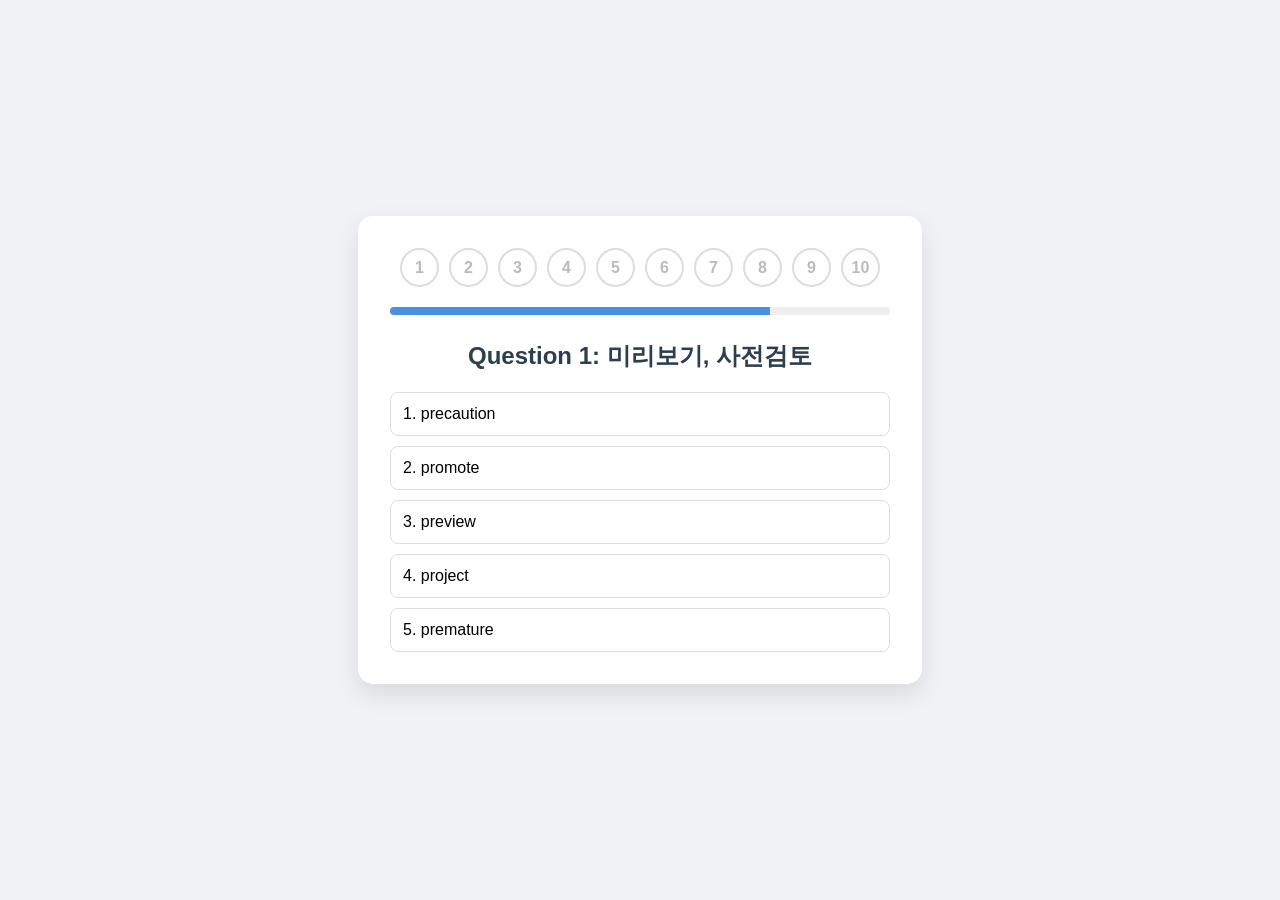
==== day-01.html @ 8ff4b546 "Initial Commit" ====
<!DOCTYPE html>
<html lang="en">
<head>
    <meta charset="UTF-8">
    <meta name="viewport" content="width=device-width, initial-scale=1.0">
    <title>Day 01 - pro-, pre-, fore-, post-, in-</title>
    <style>
        :root {
            --primary: #4a90e2;
            --success: #2ecc71;
            --danger: #e74c3c;
            --text: #2c3e50;
        }

        body { font-family: 'Segoe UI', Tahoma, Geneva, Verdana, sans-serif; background-color: #f0f2f5; display: flex; justify-content: center; align-items: center; min-height: 100vh; margin: 0; }
        .quiz-container { background: white; width: 90%; max-width: 500px; padding: 2rem; border-radius: 15px; box-shadow: 0 10px 25px rgba(0,0,0,0.1); text-align: center; }
        
        /* O/X Score Tracker */
        .score-tracker { display: flex; justify-content: center; gap: 10px; margin-bottom: 20px; }
        .indicator { width: 35px; height: 35px; border: 2px solid #ddd; border-radius: 50%; display: flex; align-items: center; justify-content: center; font-weight: bold; color: #bbb; transition: all 0.3s ease; }
        .indicator.correct { background: var(--success); color: white; border-color: var(--success); }
        .indicator.incorrect { background: var(--danger); color: white; border-color: var(--danger); }

        /* Timer Bar */
        .timer-bg { width: 100%; height: 8px; background: #eee; border-radius: 4px; margin-bottom: 25px; overflow: hidden; }
        #timer-fill { width: 100%; height: 100%; background: var(--primary); transition: width 0.1s linear; }

        .question-box h2 { font-size: 1.5rem; color: var(--text); margin-bottom: 20px; }
        
        .answer-list { display: grid; gap: 10px; }
        .answer-btn { padding: 12px; border: 1px solid #ddd; border-radius: 8px; background: white; cursor: pointer; font-size: 1rem; text-align: left; transition: 0.2s; }
        .answer-btn:hover { background-color: #f8f9fa; border-color: var(--primary); }

        #result-screen { display: none; }
        .hidden { display: none; }
    </style>
</head>
<body>

<div class="quiz-container">
    <div class="score-tracker" id="tracker">
        <div class="indicator" id="ind-0">1</div>
        <div class="indicator" id="ind-1">2</div>
        <div class="indicator" id="ind-2">3</div>
        <div class="indicator" id="ind-3">4</div>
        <div class="indicator" id="ind-4">5</div>
        <div class="indicator" id="ind-5">6</div>
        <div class="indicator" id="ind-6">7</div>
        <div class="indicator" id="ind-7">8</div>
        <div class="indicator" id="ind-8">9</div>
        <div class="indicator" id="ind-9">10</div>
    </div>

    <div class="timer-bg" id="timer-box">
        <div id="timer-fill"></div>
    </div>

    <div id="quiz-screen">
        <div class="question-box">
            <h2 id="question-text">Loading...</h2>
            <div class="answer-list" id="answer-options"></div>
        </div>
    </div>

    <div id="result-screen">
        <h2>Quiz Complete!</h2>
        <h1 id="final-score">0 / 5</h1>
        <button onclick="location.reload()" class="answer-btn" style="width: 100%; text-align: center; background: var(--primary); color: white; border: none;">Restart Quiz</button>
    </div>
</div>

<script>
    // 1. Separate Word Pool (20 words)
    const wordPool = [
        { q: "진보, 발전(하다)", options: ["progress", "product", "promote", "premature", "foremost"], correct: "progress" },
        { q: "제안(제시)하다, 청혼하다", options: ["progress", "product", "propose", "premature", "foremost"], correct: "propose" },
        { q: "생산(제조)하다, 농산물", options: ["progress", "product", "propose", "premature", "produce"], correct: "produce" },
        { q: "생산적인, 결실이 많은, 비옥한", options: ["productive", "product", "propose", "premature", "prospect"], correct: "productive" },
        { q: "보호하다, 막다, 지키다", options: ["productive", "product", "predict", "premature", "protect"], correct: "protect" },
        { q: "구매(하다), 구입(하다)", options: ["productive", "product", "purchase", "premature", "protect"], correct: "purchase" },
        { q: "계속(진행)하다, 나아가다", options: ["proceed", "product", "purchase", "premature", "protect"], correct: "proceed" },
        { q: "장려(촉진)하다, 승진(승격)시키다", options: ["proceed", "promote", "purchase", "premature", "protect"], correct: "promote" },
        { q: "계획(하다), 예상(추정)하다", options: ["proceed", "promote", "purchase", "project", "protect"], correct: "project" },
        { q: "예언하다(앞서 말하다), 예측하다", options: ["proceed", "promote", "purchase", "project", "predict"], correct: "predict" },
        { q: "조심, 경계, 예방책", options: ["precaution", "promote", "purchase", "project", "predict"], correct: "precaution" },
        { q: "시기상조의, 조급한, 너무이른", options: ["precaution", "promote", "purchase", "project", "premature"], correct: "premature" },
        { q: "미리보기, 사전검토", options: ["precaution", "promote", "preview", "project", "premature"], correct: "preview" },
        { q: "이마", options: ["precaution", "forward", "forehead", "project", "premature"], correct: "forehead" },
        { q: "선조, 조상", options: ["precaution", "forward", "forehead", "project", "forefather"], correct: "forefather" },
        { q: "가장 중요한, 최고의, 선두의, 맨 앞의", options: ["foremost", "forward", "forehead", "project", "forefather"], correct: "foremost" },
        { q: "예견(예지)하다", options: ["foremost", "forward", "forehead", "foresee", "forefather"], correct: "foresee" },
        { q: "연기하다, 뒤로 미루다", options: ["foremost", "forward", "forehead", "postpone", "forefather"], correct: "postpone" },
        { q: "전후(전쟁후)의", options: ["postoffice", "postwar", "forehead", "postpone", "forefather"], correct: "postwar" },
        { q: "수입, 소득", options: ["postoffice", "postwar", "forehead", "income", "forefather"], correct: "income" },
        { q: "섭취(량)", options: ["postoffice", "intake", "forehead", "income", "forefather"], correct: "intake" },
        { q: "감염, 오염", options: ["infection", "intake", "forehead", "income", "forefather"], correct: "infection" },
        { q: "통찰력", options: ["infection", "intake", "insight", "income", "forefather"], correct: "insight" },
        { q: "내재된, 고유의", options: ["infection", "intake", "insight", "income", "inherent"], correct: "inherent" },
        { q: "투자, 투자자금", options: ["infection", "intake", "investment", "income", "inherent"], correct: "investment" },
        { q: "수사(조사)하다 ", options: ["infection", "intake", "investment", "income", "investigate"], correct: "investigate" },
        { q: "설명하다, 삽화를 쓰다, 예시를 보여주다", options: ["infection", "illustrate", "investment", "income", "investigate"], correct: "illustrate" },
    ];

    let currentQuestions = [];
    let currentIdx = 0;
    let score = 0;
    let timer;
    let timeLeft = 50; // Deciseconds (50 * 100ms = 5s)

    // Function to pick 5 random items using Math.random
    function getRandomQuestions() {
        const shuffled = [...wordPool].sort(() => 0.5 - Math.random());
        return shuffled.slice(0, 10);
    }

    function initQuiz() {
        currentQuestions = getRandomQuestions();
        loadQuestion();
    }

    function loadQuestion() {
        if (currentIdx >= 10 ) return showResults();

        timeLeft = 50;
        const qData = currentQuestions[currentIdx];
        document.getElementById('question-text').innerText = `Question ${currentIdx + 1}: ${qData.q}`;
        
        const optionsBox = document.getElementById('answer-options');
        optionsBox.innerHTML = '';

        // Shuffle options for the question as well
        const shuffledOptions = [...qData.options].sort(() => 0.5 - Math.random());

        shuffledOptions.forEach((opt, i) => {
            const btn = document.createElement('button');
            btn.className = 'answer-btn';
            btn.innerText = `${i + 1}. ${opt}`;
            btn.onclick = () => handleAnswer(opt === qData.correct);
            optionsBox.appendChild(btn);
        });

        startTimer();
    }

    function startTimer() {
        clearInterval(timer);
        timer = setInterval(() => {
            timeLeft--;
            document.getElementById('timer-fill').style.width = (timeLeft * 2) + "%";
            
            if (timeLeft <= 0) {
                handleAnswer(false); // Time's up is an incorrect answer
            }
        }, 100);
    }

    function handleAnswer(isCorrect) {
        clearInterval(timer);
        const indicator = document.getElementById(`ind-${currentIdx}`);

        if (isCorrect) {
            score++;
            indicator.innerText = 'O';
            indicator.classList.add('correct');
        } else {
            indicator.innerText = 'X';
            indicator.classList.add('incorrect');
        }

        currentIdx++;
        setTimeout(loadQuestion, 500); // Brief pause before next question
    }

    function showResults() {
        document.getElementById('quiz-screen').classList.add('hidden');
        document.getElementById('timer-box').classList.add('hidden');
        document.getElementById('result-screen').style.display = 'block';
        document.getElementById('final-score').innerText = `${score} / 10`;
    }

    initQuiz();
</script>

</body>
</html>
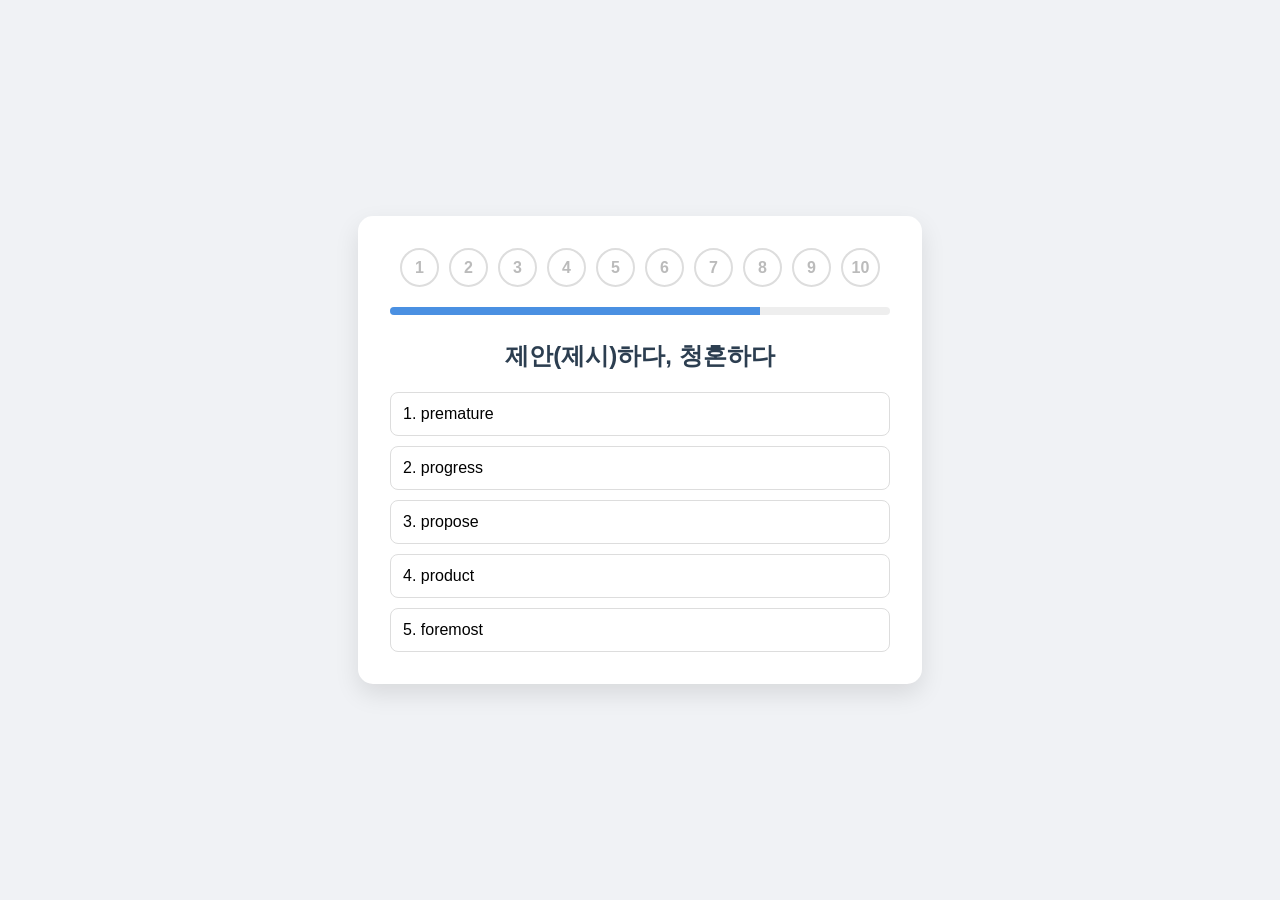
==== commit 6913d926: "Remove Question Text" ====
--- a/day-01.html
+++ b/day-01.html
@@ -123,7 +123,7 @@
 
         timeLeft = 50;
         const qData = currentQuestions[currentIdx];
-        document.getElementById('question-text').innerText = `Question ${currentIdx + 1}: ${qData.q}`;
+        document.getElementById('question-text').innerText = `${qData.q}`;
         
         const optionsBox = document.getElementById('answer-options');
         optionsBox.innerHTML = '';
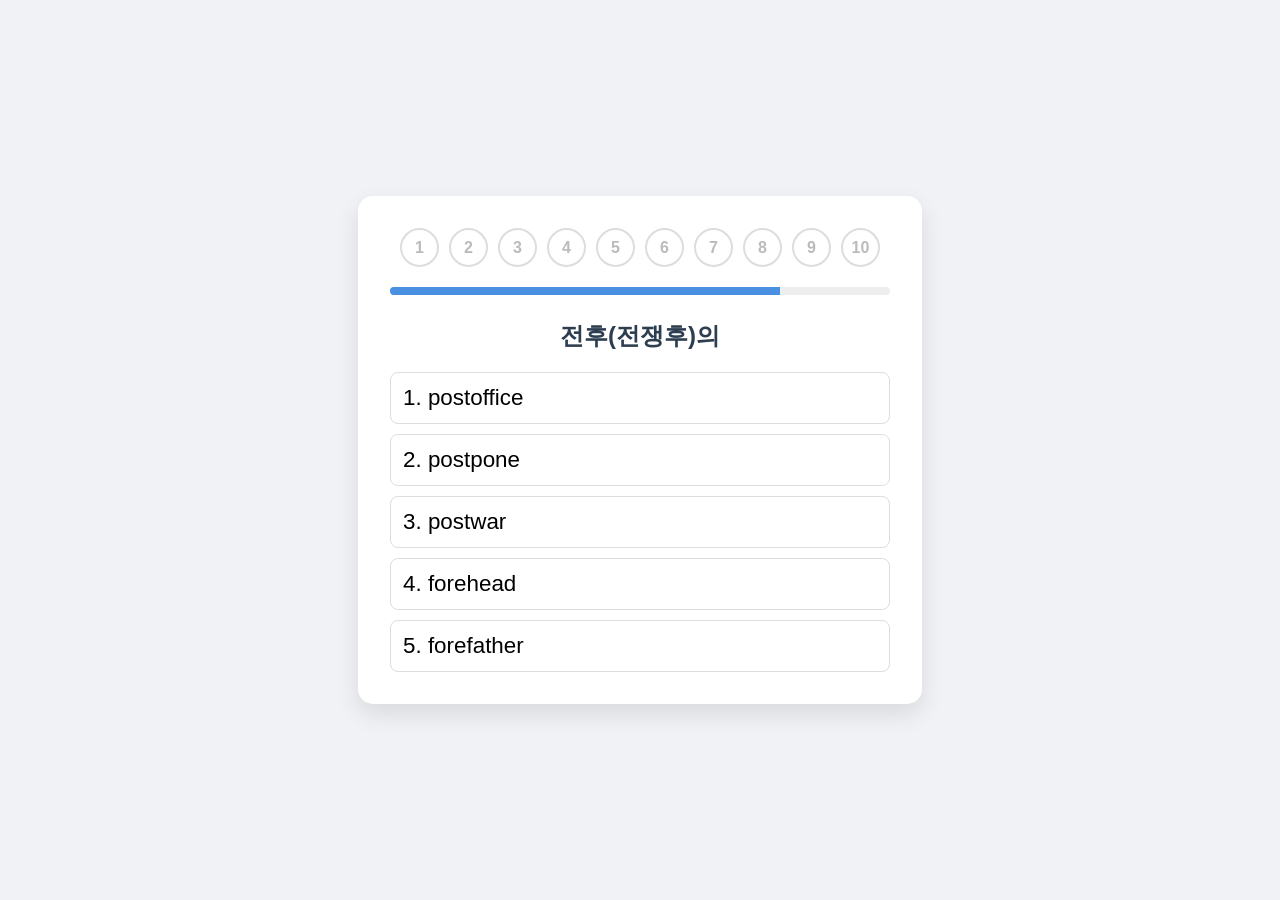
==== commit f49c3774: "Remodeled All Files" ====
--- a/day-01.html
+++ b/day-01.html
@@ -3,37 +3,8 @@
 <head>
     <meta charset="UTF-8">
     <meta name="viewport" content="width=device-width, initial-scale=1.0">
-    <title>Day 01 - pro-, pre-, fore-, post-, in-</title>
-    <style>
-        :root {
-            --primary: #4a90e2;
-            --success: #2ecc71;
-            --danger: #e74c3c;
-            --text: #2c3e50;
-        }
-
-        body { font-family: 'Segoe UI', Tahoma, Geneva, Verdana, sans-serif; background-color: #f0f2f5; display: flex; justify-content: center; align-items: center; min-height: 100vh; margin: 0; }
-        .quiz-container { background: white; width: 90%; max-width: 500px; padding: 2rem; border-radius: 15px; box-shadow: 0 10px 25px rgba(0,0,0,0.1); text-align: center; }
-        
-        /* O/X Score Tracker */
-        .score-tracker { display: flex; justify-content: center; gap: 10px; margin-bottom: 20px; }
-        .indicator { width: 35px; height: 35px; border: 2px solid #ddd; border-radius: 50%; display: flex; align-items: center; justify-content: center; font-weight: bold; color: #bbb; transition: all 0.3s ease; }
-        .indicator.correct { background: var(--success); color: white; border-color: var(--success); }
-        .indicator.incorrect { background: var(--danger); color: white; border-color: var(--danger); }
-
-        /* Timer Bar */
-        .timer-bg { width: 100%; height: 8px; background: #eee; border-radius: 4px; margin-bottom: 25px; overflow: hidden; }
-        #timer-fill { width: 100%; height: 100%; background: var(--primary); transition: width 0.1s linear; }
-
-        .question-box h2 { font-size: 1.5rem; color: var(--text); margin-bottom: 20px; }
-        
-        .answer-list { display: grid; gap: 10px; }
-        .answer-btn { padding: 12px; border: 1px solid #ddd; border-radius: 8px; background: white; cursor: pointer; font-size: 1rem; text-align: left; transition: 0.2s; }
-        .answer-btn:hover { background-color: #f8f9fa; border-color: var(--primary); }
-
-        #result-screen { display: none; }
-        .hidden { display: none; }
-    </style>
+    <title>Day 01 : pro-, pre-, fore-, post-, in-</title>
+    <link rel="stylesheet" href="style.css">
 </head>
 <body>
 
@@ -63,123 +34,11 @@
     </div>
 
     <div id="result-screen">
-        <h2>Quiz Complete!</h2>
+        <h2>Day <span class="day">01</span> Score</h2>
         <h1 id="final-score">0 / 5</h1>
         <button onclick="location.reload()" class="answer-btn" style="width: 100%; text-align: center; background: var(--primary); color: white; border: none;">Restart Quiz</button>
     </div>
 </div>
-
-<script>
-    // 1. Separate Word Pool (20 words)
-    const wordPool = [
-        { q: "진보, 발전(하다)", options: ["progress", "product", "promote", "premature", "foremost"], correct: "progress" },
-        { q: "제안(제시)하다, 청혼하다", options: ["progress", "product", "propose", "premature", "foremost"], correct: "propose" },
-        { q: "생산(제조)하다, 농산물", options: ["progress", "product", "propose", "premature", "produce"], correct: "produce" },
-        { q: "생산적인, 결실이 많은, 비옥한", options: ["productive", "product", "propose", "premature", "prospect"], correct: "productive" },
-        { q: "보호하다, 막다, 지키다", options: ["productive", "product", "predict", "premature", "protect"], correct: "protect" },
-        { q: "구매(하다), 구입(하다)", options: ["productive", "product", "purchase", "premature", "protect"], correct: "purchase" },
-        { q: "계속(진행)하다, 나아가다", options: ["proceed", "product", "purchase", "premature", "protect"], correct: "proceed" },
-        { q: "장려(촉진)하다, 승진(승격)시키다", options: ["proceed", "promote", "purchase", "premature", "protect"], correct: "promote" },
-        { q: "계획(하다), 예상(추정)하다", options: ["proceed", "promote", "purchase", "project", "protect"], correct: "project" },
-        { q: "예언하다(앞서 말하다), 예측하다", options: ["proceed", "promote", "purchase", "project", "predict"], correct: "predict" },
-        { q: "조심, 경계, 예방책", options: ["precaution", "promote", "purchase", "project", "predict"], correct: "precaution" },
-        { q: "시기상조의, 조급한, 너무이른", options: ["precaution", "promote", "purchase", "project", "premature"], correct: "premature" },
-        { q: "미리보기, 사전검토", options: ["precaution", "promote", "preview", "project", "premature"], correct: "preview" },
-        { q: "이마", options: ["precaution", "forward", "forehead", "project", "premature"], correct: "forehead" },
-        { q: "선조, 조상", options: ["precaution", "forward", "forehead", "project", "forefather"], correct: "forefather" },
-        { q: "가장 중요한, 최고의, 선두의, 맨 앞의", options: ["foremost", "forward", "forehead", "project", "forefather"], correct: "foremost" },
-        { q: "예견(예지)하다", options: ["foremost", "forward", "forehead", "foresee", "forefather"], correct: "foresee" },
-        { q: "연기하다, 뒤로 미루다", options: ["foremost", "forward", "forehead", "postpone", "forefather"], correct: "postpone" },
-        { q: "전후(전쟁후)의", options: ["postoffice", "postwar", "forehead", "postpone", "forefather"], correct: "postwar" },
-        { q: "수입, 소득", options: ["postoffice", "postwar", "forehead", "income", "forefather"], correct: "income" },
-        { q: "섭취(량)", options: ["postoffice", "intake", "forehead", "income", "forefather"], correct: "intake" },
-        { q: "감염, 오염", options: ["infection", "intake", "forehead", "income", "forefather"], correct: "infection" },
-        { q: "통찰력", options: ["infection", "intake", "insight", "income", "forefather"], correct: "insight" },
-        { q: "내재된, 고유의", options: ["infection", "intake", "insight", "income", "inherent"], correct: "inherent" },
-        { q: "투자, 투자자금", options: ["infection", "intake", "investment", "income", "inherent"], correct: "investment" },
-        { q: "수사(조사)하다 ", options: ["infection", "intake", "investment", "income", "investigate"], correct: "investigate" },
-        { q: "설명하다, 삽화를 쓰다, 예시를 보여주다", options: ["infection", "illustrate", "investment", "income", "investigate"], correct: "illustrate" },
-    ];
-
-    let currentQuestions = [];
-    let currentIdx = 0;
-    let score = 0;
-    let timer;
-    let timeLeft = 50; // Deciseconds (50 * 100ms = 5s)
-
-    // Function to pick 5 random items using Math.random
-    function getRandomQuestions() {
-        const shuffled = [...wordPool].sort(() => 0.5 - Math.random());
-        return shuffled.slice(0, 10);
-    }
-
-    function initQuiz() {
-        currentQuestions = getRandomQuestions();
-        loadQuestion();
-    }
-
-    function loadQuestion() {
-        if (currentIdx >= 10 ) return showResults();
-
-        timeLeft = 50;
-        const qData = currentQuestions[currentIdx];
-        document.getElementById('question-text').innerText = `${qData.q}`;
-        
-        const optionsBox = document.getElementById('answer-options');
-        optionsBox.innerHTML = '';
-
-        // Shuffle options for the question as well
-        const shuffledOptions = [...qData.options].sort(() => 0.5 - Math.random());
-
-        shuffledOptions.forEach((opt, i) => {
-            const btn = document.createElement('button');
-            btn.className = 'answer-btn';
-            btn.innerText = `${i + 1}. ${opt}`;
-            btn.onclick = () => handleAnswer(opt === qData.correct);
-            optionsBox.appendChild(btn);
-        });
-
-        startTimer();
-    }
-
-    function startTimer() {
-        clearInterval(timer);
-        timer = setInterval(() => {
-            timeLeft--;
-            document.getElementById('timer-fill').style.width = (timeLeft * 2) + "%";
-            
-            if (timeLeft <= 0) {
-                handleAnswer(false); // Time's up is an incorrect answer
-            }
-        }, 100);
-    }
-
-    function handleAnswer(isCorrect) {
-        clearInterval(timer);
-        const indicator = document.getElementById(`ind-${currentIdx}`);
-
-        if (isCorrect) {
-            score++;
-            indicator.innerText = 'O';
-            indicator.classList.add('correct');
-        } else {
-            indicator.innerText = 'X';
-            indicator.classList.add('incorrect');
-        }
-
-        currentIdx++;
-        setTimeout(loadQuestion, 500); // Brief pause before next question
-    }
-
-    function showResults() {
-        document.getElementById('quiz-screen').classList.add('hidden');
-        document.getElementById('timer-box').classList.add('hidden');
-        document.getElementById('result-screen').style.display = 'block';
-        document.getElementById('final-score').innerText = `${score} / 10`;
-    }
-
-    initQuiz();
-</script>
-
+<script type="module" src="day01.js"></script>
 </body>
 </html>
--- a/style.css
+++ b/style.css
@@ -0,0 +1,115 @@
+:root {
+    --primary: #4a90e2;
+    --success: #2ecc71;
+    --danger: #e74c3c;
+    --text: #2c3e50;
+}
+
+body {
+    font-family: 'Segoe UI', Tahoma, Geneva, Verdana, sans-serif;
+    background-color: #f0f2f5;
+    display: flex;
+    justify-content: center;
+    align-items: center;
+    min-height: 100vh;
+    margin: 0;
+}
+
+.quiz-container {
+    background: white;
+    width: 90%;
+    max-width: 500px;
+    padding: 2rem;
+    border-radius: 15px;
+    box-shadow: 0 10px 25px rgba(0, 0, 0, 0.1);
+    text-align: center;
+}
+
+/* O/X Score Tracker */
+.score-tracker {
+    display: flex;
+    justify-content: center;
+    gap: 10px;
+    margin-bottom: 20px;
+}
+
+.indicator {
+    width: 35px;
+    height: 35px;
+    border: 2px solid #ddd;
+    border-radius: 50%;
+    display: flex;
+    align-items: center;
+    justify-content: center;
+    font-weight: bold;
+    color: #bbb;
+    transition: all 0.3s ease;
+}
+
+.indicator.correct {
+    background: var(--success);
+    color: white;
+    border-color: var(--success);
+}
+
+.indicator.incorrect {
+    background: var(--danger);
+    color: white;
+    border-color: var(--danger);
+}
+
+/* Timer Bar */
+.timer-bg {
+    width: 100%;
+    height: 8px;
+    background: #eee;
+    border-radius: 4px;
+    margin-bottom: 25px;
+    overflow: hidden;
+}
+
+#timer-fill {
+    width: 100%;
+    height: 100%;
+    background: var(--primary);
+    transition: width 0.1s linear;
+}
+
+.question-box h2 {
+    font-size: 1.5rem;
+    color: var(--text);
+    margin-bottom: 20px;
+}
+
+.answer-list {
+    display: grid;
+    gap: 10px;
+}
+
+.answer-btn {
+    padding: 12px;
+    border: 1px solid #ddd;
+    border-radius: 8px;
+    background: white;
+    cursor: pointer;
+    font-size: 1.4rem;
+    text-align: left;
+    transition: 0.2s;
+}
+
+.answer-btn:hover {
+    background-color: #f8f9fa;
+    border-color: var(--primary);
+}
+
+#result-screen {
+    display: none;
+}
+
+.hidden {
+    display: none;
+}
+
+.day {
+    color: var(--primary)
+}
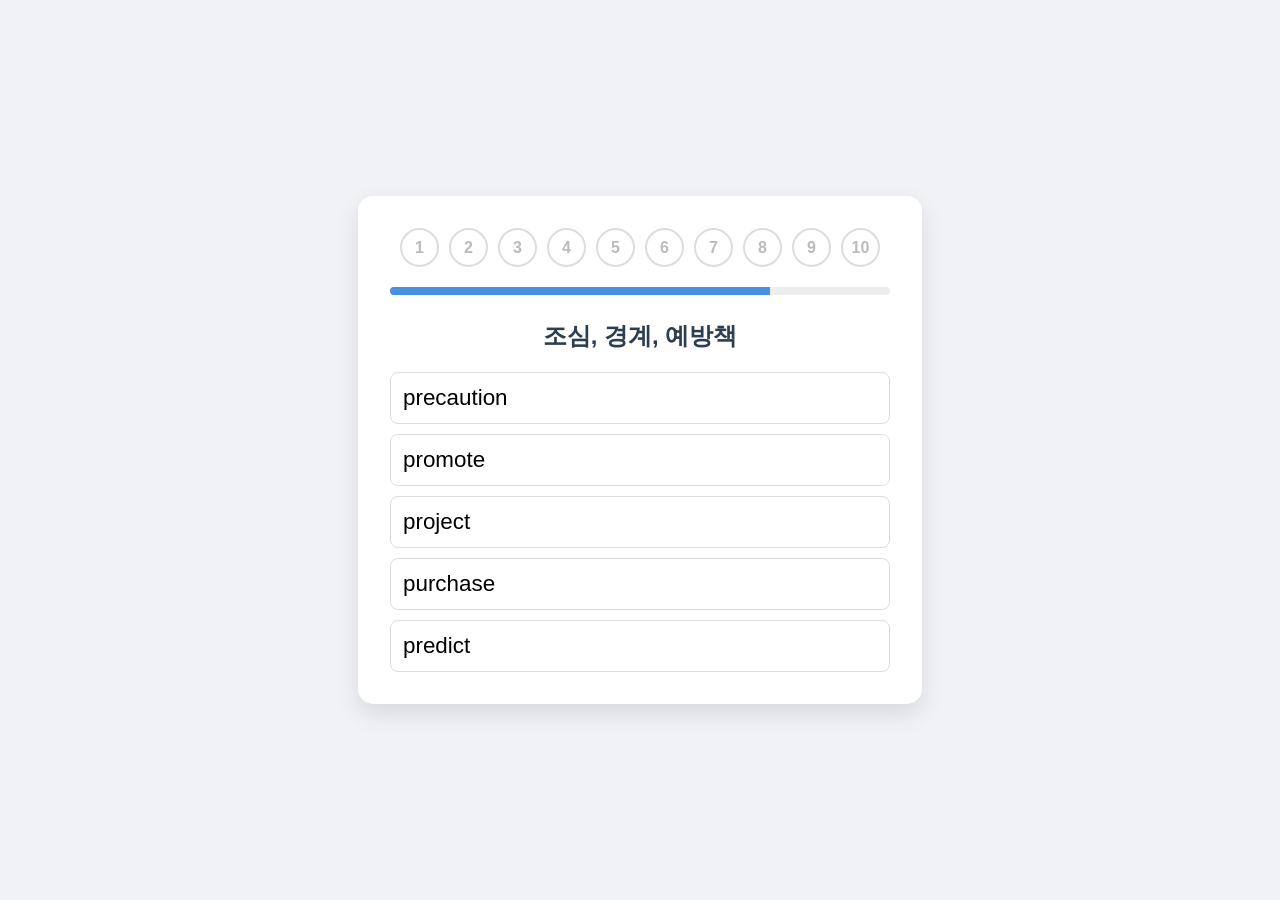
==== commit 2adcad44: "Change Score Title" ====
--- a/day-01.html
+++ b/day-01.html
@@ -34,7 +34,7 @@
     </div>
 
     <div id="result-screen">
-        <h2>Day <span class="day">01</span> Score</h2>
+        <h2>Intermediate Day <span class="day">01</span> Score</h2>
         <h1 id="final-score">0 / 5</h1>
         <button onclick="location.reload()" class="answer-btn" style="width: 100%; text-align: center; background: var(--primary); color: white; border: none;">Restart Quiz</button>
     </div>
